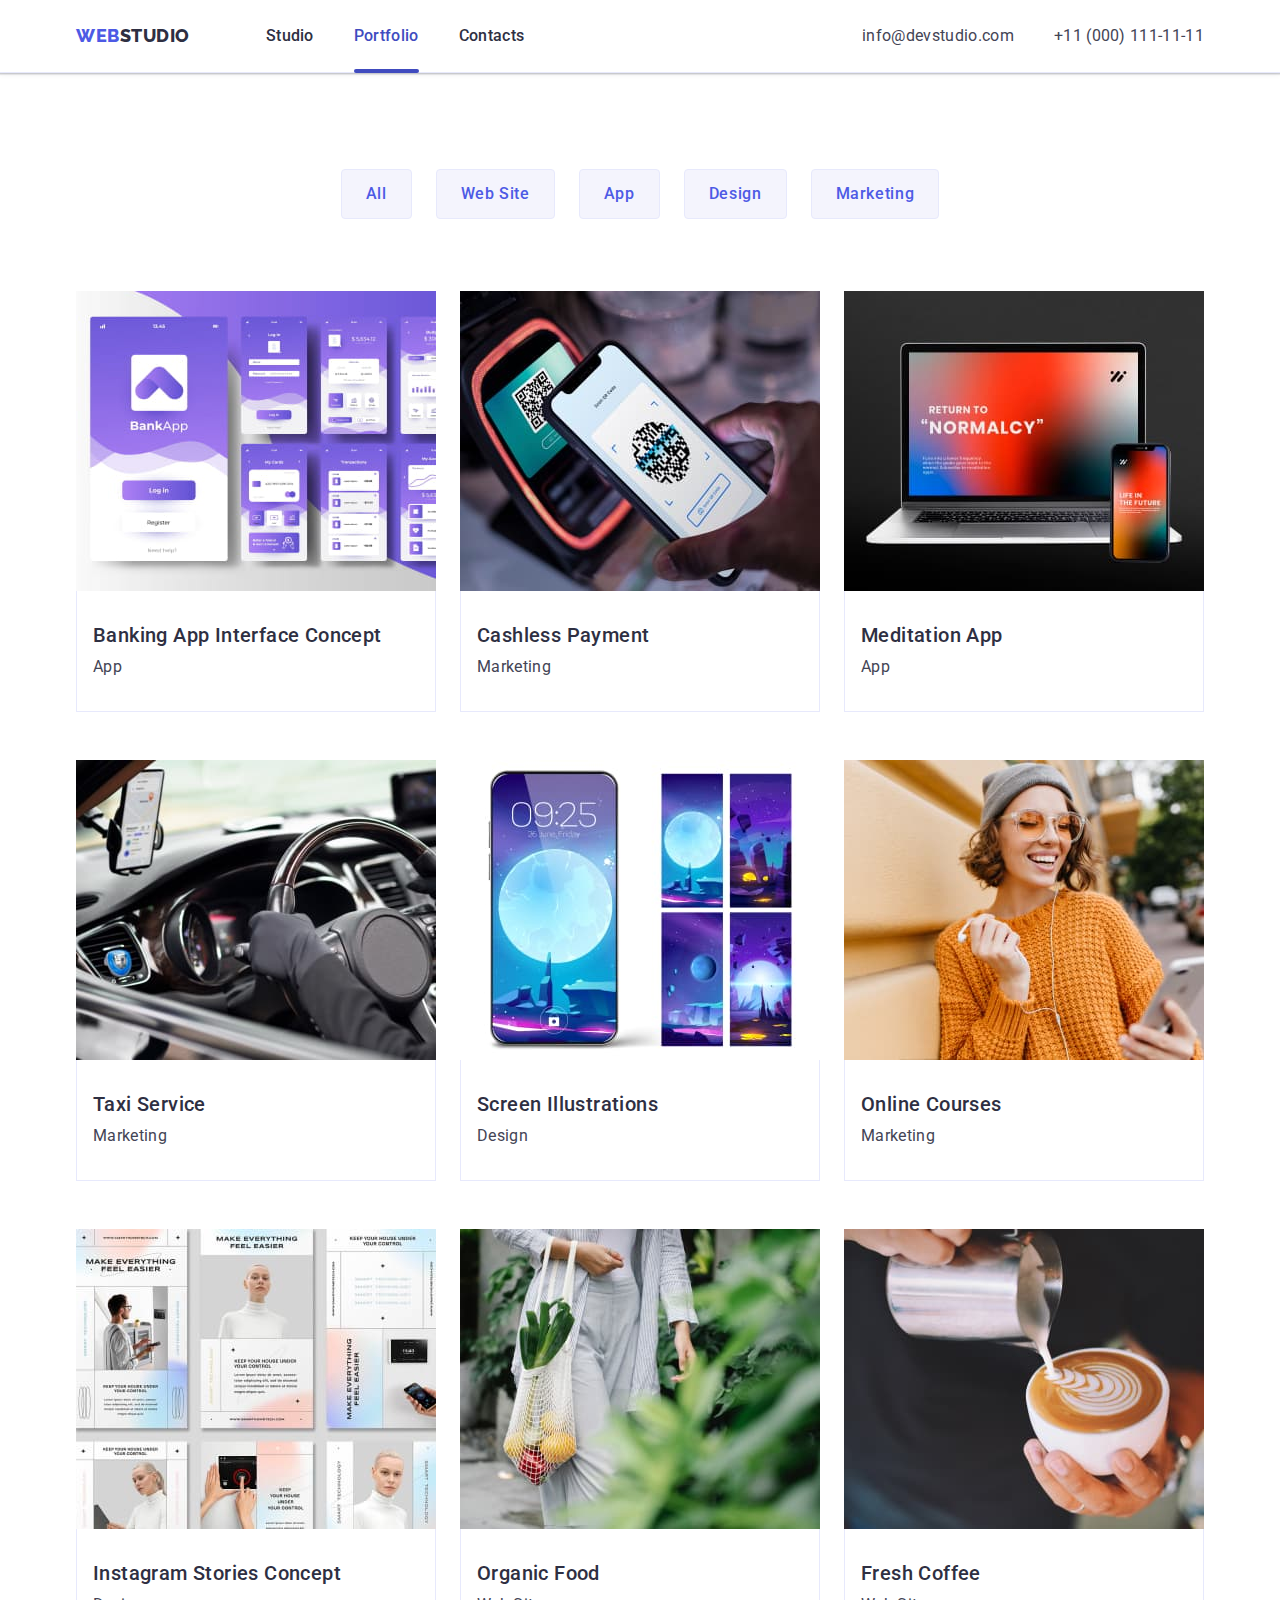
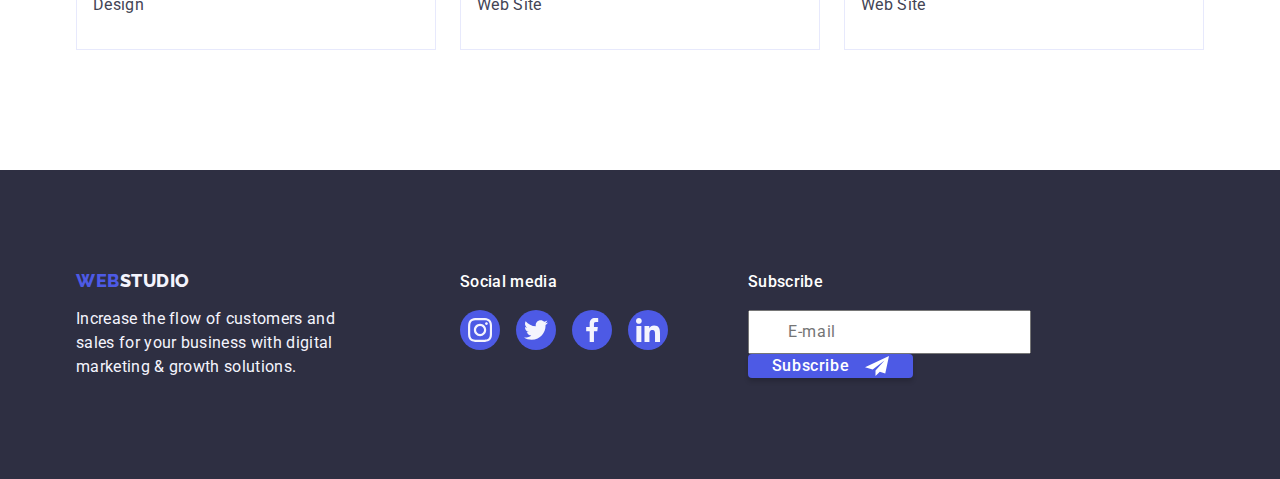
==== portfolio.html @ 3ad91e2f "first commit" ====
<!DOCTYPE html>
<html lang="en">
  <head>
    <meta charset="UTF-8" />
    <meta http-equiv="X-UA-Compatible" content="IE=edge" />
    <meta name="viewport" content="width=device-width, initial-scale=1.0" />
    <title>Portfolio</title>
    <link rel="preconnect" href="https://fonts.googleapis.com" />
    <link rel="preconnect" href="https://fonts.gstatic.com" crossorigin />
    <link
      href="https://fonts.googleapis.com/css2?family=Raleway:wght@800&family=Roboto:wght@400;500;700;900&display=swap"
      rel="stylesheet"
    />
    <link
      rel="stylesheet"
      href="https://cdn.jsdelivr.net/npm/modern-normalize@2.0.0/modern-normalize.min.css"
    />
    <link rel="stylesheet" href="./css/styles.css" />
  </head>

  <body>
    <header class="header-section">
      <div class="header-container container">
        <nav class="header-nav">
          <a href="./index.html" class="logo link"
            >Web<span class="logo-header">Studio</span></a
          >
          <ul class="nav-list list">
            <li>
              <a href="./index.html" class="link">Studio</a>
            </li>
            <li>
              <a href="./portfolio.html" class="link active">Portfolio</a>
            </li>
            <li><a href="" class="link">Contacts</a></li>
          </ul>
        </nav>
        <!-- Company contacts -->
        <address class="contacts">
          <ul class="list">
            <li>
              <a href="mailto:info@devstudio.com" class="cont-link link"
                >info@devstudio.com</a
              >
            </li>
            <li>
              <a href="tel:+110001111111" class="cont-link link"
                >+11 (000) 111-11-11</a
              >
            </li>
          </ul>
        </address>
      </div>
    </header>

    <main>
      <section class="projects-section section">
        <div class="projects-container container">
          <h1 class="visually-hidden">Projects</h1>
          <ul class="filters list">
            <li><button type="button" class="filters-btn">All</button></li>
            <li><button type="button" class="filters-btn">Web Site</button></li>
            <li><button type="button" class="filters-btn">App</button></li>
            <li><button type="button" class="filters-btn">Design</button></li>
            <li>
              <button type="button" class="filters-btn">Marketing</button>
            </li>
          </ul>
          <ul class="projects-list list">
            <li class="card-project">
              <a href="" class="projects-link link">
                <div class="overlay">
                  <img
                    src="./images/project1.jpg"
                    alt="banking app"
                    width="360"
                  />
                  <p class="text-overlay">
                    14 Stylish and User-Friendly App Design Concepts · Task
                    Manager App · Calorie Tracker App · Exotic Fruit Ecommerce
                    App · Cloud Storage App
                  </p>
                </div>
                <div class="card-content">
                  <h2 class="list-title">Banking App Interface Concept</h2>
                  <p class="link-text">App</p>
                </div>
              </a>
            </li>

            <li class="card-project">
              <a href="" class="projects-link link">
                <div class="overlay">
                  <img
                    src="./images/project2.jpg"
                    alt="cashless payment"
                    width="360"
                  />
                  <p class="text-overlay">
                    14 Stylish and User-Friendly App Design Concepts · Task
                    Manager App · Calorie Tracker App · Exotic Fruit Ecommerce
                    App · Cloud Storage App
                  </p>
                </div>
                <div class="card-content">
                  <h2 class="list-title">Cashless Payment</h2>
                  <p class="link-text">Marketing</p>
                </div>
              </a>
            </li>

            <li class="card-project">
              <a href="" class="projects-link link">
                <div class="overlay">
                  <img
                    src="./images/project3.jpg"
                    alt="meditation app"
                    width="360"
                  />
                  <p class="text-overlay">
                    14 Stylish and User-Friendly App Design Concepts · Task
                    Manager App · Calorie Tracker App · Exotic Fruit Ecommerce
                    App · Cloud Storage App
                  </p>
                </div>
                <div class="card-content">
                  <h2 class="list-title">Meditation App</h2>
                  <p class="link-text">App</p>
                </div>
              </a>
            </li>

            <li class="card-project">
              <a href="" class="projects-link link">
                <div class="overlay">
                  <img
                    src="./images/project4.jpg"
                    alt="taxi service"
                    width="360"
                  />
                  <p class="text-overlay">
                    14 Stylish and User-Friendly App Design Concepts · Task
                    Manager App · Calorie Tracker App · Exotic Fruit Ecommerce
                    App · Cloud Storage App
                  </p>
                </div>
                <div class="card-content">
                  <h2 class="list-title">Taxi Service</h2>
                  <p class="link-text">Marketing</p>
                </div>
              </a>
            </li>

            <li class="card-project">
              <a href="" class="projects-link link">
                <div class="overlay">
                  <img
                    src="./images/project5.jpg"
                    alt="screen illustrations"
                    width="360"
                  />
                  <p class="text-overlay">
                    14 Stylish and User-Friendly App Design Concepts · Task
                    Manager App · Calorie Tracker App · Exotic Fruit Ecommerce
                    App · Cloud Storage App
                  </p>
                </div>
                <div class="card-content">
                  <h2 class="list-title">Screen Illustrations</h2>
                  <p class="link-text">Design</p>
                </div>
              </a>
            </li>

            <li class="card-project">
              <a href="" class="projects-link link">
                <div class="overlay">
                  <img
                    src="./images/project6.jpg"
                    alt="online courses"
                    width="360"
                  />
                  <p class="text-overlay">
                    14 Stylish and User-Friendly App Design Concepts · Task
                    Manager App · Calorie Tracker App · Exotic Fruit Ecommerce
                    App · Cloud Storage App
                  </p>
                </div>
                <div class="card-content">
                  <h2 class="list-title">Online Courses</h2>
                  <p class="link-text">Marketing</p>
                </div>
              </a>
            </li>

            <li class="card-project">
              <a href="" class="projects-link link">
                <div class="overlay">
                  <img
                    src="./images/project7.jpg"
                    alt="stories concept"
                    width="360"
                  />
                  <p class="text-overlay">
                    14 Stylish and User-Friendly App Design Concepts · Task
                    Manager App · Calorie Tracker App · Exotic Fruit Ecommerce
                    App · Cloud Storage App
                  </p>
                </div>
                <div class="card-content">
                  <h2 class="list-title">Instagram Stories Concept</h2>
                  <p class="link-text">Design</p>
                </div>
              </a>
            </li>

            <li class="card-project">
              <a href="" class="projects-link link">
                <div class="overlay">
                  <img
                    src="./images/project8.jpg"
                    alt="organic food"
                    width="360"
                  />
                  <p class="text-overlay">
                    14 Stylish and User-Friendly App Design Concepts · Task
                    Manager App · Calorie Tracker App · Exotic Fruit Ecommerce
                    App · Cloud Storage App
                  </p>
                </div>
                <div class="card-content">
                  <h2 class="list-title">Organic Food</h2>
                  <p class="link-text">Web Site</p>
                </div>
              </a>
            </li>

            <li class="card-project">
              <a href="" class="projects-link link">
                <div class="overlay">
                  <img
                    src="./images/project9.jpg"
                    alt="fresh coffee"
                    width="360"
                  />
                  <p class="text-overlay">
                    14 Stylish and User-Friendly App Design Concepts · Task
                    Manager App · Calorie Tracker App · Exotic Fruit Ecommerce
                    App · Cloud Storage App
                  </p>
                </div>
                <div class="card-content">
                  <h2 class="list-title">Fresh Coffee</h2>
                  <p class="link-text">Web Site</p>
                </div>
              </a>
            </li>
          </ul>
        </div>
      </section>
    </main>

    <footer class="footer-section">
      <div class="container">
        <div class="footer-box">
          <a href="./index.html" class="logo link"
            >Web<span class="logo-footer">Studio</span></a
          >
          <p class="text-footer">
            Increase the flow of customers and sales for your business with
            digital marketing & growth solutions.
          </p>
        </div>
        <div class="social-container">
          <p class="footer-caption">Social media</p>
          <ul class="social-icons">
            <li class="social-item">
              <a href="" class="social-link">
                <svg class="social-icon" width="24" height="24">
                  <use href="./images/icons.svg#social1"></use>
                </svg>
              </a>
            </li>
            <li class="social-item">
              <a href="" class="social-link">
                <svg class="social-icon" width="24" height="24">
                  <use href="./images/icons.svg#social2"></use>
                </svg>
              </a>
            </li>
            <li class="social-item">
              <a href="" class="social-link">
                <svg class="social-icon" width="24" height="24">
                  <use href="./images/icons.svg#social3"></use>
                </svg>
              </a>
            </li>
            <li class="social-item">
              <a href="" class="social-link">
                <svg class="social-icon" width="24" height="24">
                  <use href="./images/icons.svg#social4"></use>
                </svg>
              </a>
            </li>
          </ul>
        </div>
        <div>
          <p class="footer-caption">Subscribe</p>
          <div class="footer-subscribe">
            <label
              ><input class="footer-input" type="email" placeholder="E-mail"
            /></label>
            <button type="submit" class="btn-send btn">
              Subscribe
              <svg width="24" height="24">
                <use href="./images/icons.svg#icon-send"></use>
              </svg>
            </button>
          </div>
        </div>
      </div>
    </footer>
  </body>
</html>
---- css/styles.css ----
:root {
	--dominant: #434455;
	--caption: #2e2f42;
	--white: #ffffff;
	--interactive: #4d5ae5;
	--cloud: #f4f4fd;
	--accent: #404bbf;
	--border: #e7e9fc;
	--icon: #8e8f99;
}

/* global */
body {
	font-family: Roboto, sans-serif;
	background-color: var(--white);
	color: var(--dominant);
}
h1,
h2,
h3 {
	text-align: center;
	margin: 0;
}
ul {
	list-style: none;
	padding: 0;
	margin: 0;
	gap: 24px;
}
img,
svg {
	display: block;
}
p {
	margin: 0;
}
input,
textarea,
button {
	font-weight: inherit;
	letter-spacing: 0.04em;
}
.container {
	width: 1158px;
	margin: 0 auto;
	padding: 0 15px;
}
.section {
	padding: 120px 0;
}

/* header */
.header-section {
	border-bottom: 1px solid var(--border);
	box-shadow: 0px 2px 1px rgba(46, 47, 66, 0.08), 0px 1px 1px rgba(46, 47, 66, 0.16), 0px 1px 6px rgba(46, 47, 66, 0.08);
}
.header-container {
	display: flex;
	justify-content: space-between;
	align-items: center;
}
.header-nav {
	display: flex;
	align-items: center;
}
.nav-list .link {
	display: inline-block;
	padding: 24px 0;
	transition: color 250ms cubic-bezier(0.4, 0, 0.2, 1);
}
.nav-list {
	display: flex;
	gap: 40px;
}
.link {
	text-decoration: none;
	color: var(--caption);
	font-weight: 500;
	line-height: 1.5;
	letter-spacing: 0.02em;
}
.link:hover,
.link:focus {
	color: var(--accent);
}
.logo {
	font-family: Raleway, sans-serif;
	font-weight: 800;
	font-size: 18px;
	line-height: 1.17;
	color: var(--interactive);
	text-transform: uppercase;
	letter-spacing: 0.03em;
	margin-right: 76px;
}
.logo:hover,
.logo:focus {
	color: var(--interactive);
}
.logo-header {
	color: var(--caption);
}
.contacts {
	font-style: normal;
}
.cont-link {
	font-weight: 400;
	color: var(--dominant);
	transition: color 250ms cubic-bezier(0.4, 0, 0.2, 1);
}
.contacts .list {
	display: flex;
	gap: 40px;
}
.active {
	position: relative;
	color: var(--accent);
}
.active::after {
	position: absolute;
	content: "";
	background: var(--accent);
	border-radius: 2px;
	width: 100%;
	height: 4px;
	bottom: -1px;
	left: 0;
}

/* Main */

.list-title {
	color: var(--caption);
	font-weight: 500;
	font-size: 20px;
	line-height: 1.2;
	letter-spacing: 0.02em;
	margin-bottom: 8px;
}
.list-text {
	line-height: 1.5;
	letter-spacing: 0.02em;
}
.section-title {
	color: var(--caption);
	font-weight: 700;
	letter-spacing: 0.02em;
	text-transform: capitalize;
	font-size: 36px;
	line-height: 1.11;
	margin-bottom: 72px;
}

/* section hero */

.hero {
	padding: 188px 0;
	max-width: 1440px;
	background-image: linear-gradient(rgba(46, 47, 66, 0.7), rgba(46, 47, 66, 0.7)), url(../images/hero-bg.jpg);
	background-repeat: no-repeat;
	background-position: center;
	background-size: cover;
	margin: 0 auto;
}
.hero-container {
	display: flex;
	flex-direction: column;
	gap: 48px;
	align-items: center;
}
.hero-title {
	color: var(--white);
	font-weight: 700;
	font-size: 56px;
	line-height: 1.07;
	letter-spacing: 0.02em;
	max-width: 496px;
}

.btn {
	transition: background-color 250ms cubic-bezier(0.4, 0, 0.2, 1);
	background-color: var(--interactive);
	color: var(--white);
	font-family: Roboto, sans-serif;
	font-weight: 500;
	font-size: 16px;
	line-height: 1.5;
	letter-spacing: 0.04em;
	cursor: pointer;
	padding: 16px 32px;
	box-shadow: 0px 4px 4px rgba(0, 0, 0, 0.15);
	border-radius: 4px;
	border: none;
	min-width: 169px;
}
.btn:hover,
.btn:focus {
	background-color: var(--accent);
}

/* features section */
.features-item {
	width: calc((100% - 72px) / 4);
}
.icon-container {
	display: flex;
	align-items: center;
	justify-content: center;
	background-color: var(--cloud);
	border-radius: 4px;
	width: 264px;
	height: 112px;
	margin-bottom: 8px;
}
.visually-hidden {
	position: absolute;
	width: 1px;
	height: 1px;
	margin: -1px;
	border: 0;
	padding: 0;
	white-space: nowrap;
	clip-path: inset(100%);
	clip: rect(0 0 0 0);
	overflow: hidden;
}
.features-list {
	display: flex;
}
.features-item h3 {
	text-align: left;
}
/* working */
.working.section {
	padding-top: 0;
}

.working-list {
	display: flex;
}
.working-item {
	width: calc((100% - 48px) / 3);
}

/* team section */

.team {
	background-color: var(--cloud);
}
.team-list {
	display: flex;
}
.card {
	background-color: var(--white);
	border-radius: 0px 0px 4px 4px;
	width: calc((100% - 72px) / 4);
	box-shadow: 0px 1px 6px rgba(46, 47, 66, 0.08), 0px 1px 1px rgba(46, 47, 66, 0.16), 0px 2px 1px rgba(46, 47, 66, 0.08);
}
.card .list-text {
	text-align: center;
	margin-bottom: 8px;
}
.team-card-content {
	padding: 32px 0;
}
.team-icons {
	display: flex;
	justify-content: center;
}
.team-icon {
	width: 40px;
	height: 40px;
}
.traling-link {
	width: 100%;
	height: 100%;
	background-color: var(--interactive);
	border-radius: 50%;
	display: flex;
	justify-content: center;
	align-items: center;
	transition: background-color 250ms cubic-bezier(0.4, 0, 0.2, 1);
}
.traling-link:hover,
.traling-link:focus {
	background-color: var(--accent);
}
.traling {
	fill: var(--cloud);
}

/* Customers */
.customers-list {
	display: flex;
}
.customers-item {
	width: calc((100% - 120px) / 6);
	height: 88px;
}
.customers-link {
	width: 100%;
	height: 100%;
	border: 1px solid var(--icon);
	border-radius: 4px;
	display: flex;
	align-items: center;
	justify-content: center;
	color: var(--icon);
	transition: color 250ms cubic-bezier(0.4, 0, 0.2, 1), border-color 250ms cubic-bezier(0.4, 0, 0.2, 1);
}
.customers-link:hover,
.customers-link:focus {
	border: 1px solid var(--accent);
	color: var(--accent);
}
.customers-icon {
	fill: currentColor;
}

/* footer */

.footer-section {
	background-color: var(--caption);
	padding: 100px 0;
}
.logo-footer {
	color: var(--cloud);
}
.text-footer {
	color: var(--cloud);
	line-height: 1.5;
	letter-spacing: 0.02em;
	max-width: 264px;
}
.footer-section .logo {
	display: inline-block;
	margin: 0 0 16px 0;
}
.footer-section .container {
	display: flex;
	align-items: baseline;
}
.footer-box {
	margin-right: 120px;
}
.footer-caption {
	font-weight: 500;
	line-height: 1.5;
	letter-spacing: 0.02em;
	color: var(--white);
	margin: 0 0 16px 0;
}
.social-icons {
	display: flex;
	gap: 16px;
}
.social-item {
	width: 40px;
	height: 40px;
}
.social-link {
	display: flex;
	align-items: center;
	justify-content: center;
	width: 100%;
	height: 100%;
	background-color: var(--interactive);
	border-radius: 50%;
	transition: background-color 250ms cubic-bezier(0.4, 0, 0.2, 1);
}
.social-link:hover,
.social-link:focus {
	background-color: #31d0aa;
}
.social-icon {
	fill: var(--cloud);
}
.social-container {
	margin-right: 80px;
}
.subscribe-form {
	display: flex;
	gap: 24px;
}
.subscribe-input {
	background-color: transparent;
	color: var(--white);
	width: 264px;
	border: 1px solid var(--white);
	border-radius: 4px;
	padding-left: 16px;
	filter: drop-shadow(0px 4px 4px rgba(0, 0, 0, 0.15));
}

.subscribe-input::placeholder {
	color: var(--white);
}
.btn-send {
	display: flex;
	justify-content: center;
	align-items: center;
	gap: 16px;
	min-width: 165px;
	padding: 0;
}
/* portfolio */

/* filters btns */

.filters {
	display: flex;
	justify-content: center;
}
.projects-section {
	padding: 96px 0 120px 0;
}
.filters-btn {
	font-family: Roboto, sans-serif;
	font-weight: 500;
	font-size: 16px;
	line-height: 1.5;
	letter-spacing: 0.04em;
	text-align: center;
	padding: 12px 24px;
	background-color: var(--cloud);
	color: var(--interactive);
	border: 1px solid var(--border);
	border-radius: 4px;
	cursor: pointer;
	transition: color 250ms cubic-bezier(0.4, 0, 0.2, 1), background-color 250ms cubic-bezier(0.4, 0, 0.2, 1),
		border-color 250ms cubic-bezier(0.4, 0, 0.2, 1), box-shadow 250ms cubic-bezier(0.4, 0, 0.2, 1);
}
.filters-btn:hover,
.filters-btn:focus {
	background-color: var(--accent);
	color: var(--white);
	border: 1px solid transparent;
	box-shadow: 0px 3px 1px rgba(0, 0, 0, 0.1), 0px 2px 1px rgba(0, 0, 0, 0.08), 0px 2px 2px rgba(0, 0, 0, 0.12);
}
.filters {
	margin-bottom: 72px;
}

/* project-cards */
.projects-list {
	display: flex;
	flex-wrap: wrap;
	column-gap: 24px;
	row-gap: 48px;
}
.card-project {
	width: calc((100% - 48px) / 3);
}
.card-content {
	padding: 32px 16px;
	border: 1px solid var(--border);
	border-top: none;
}
.projects-link {
	display: block;
	transition: box-shadow 250ms cubic-bezier(0.4, 0, 0.2, 1);
}
.projects-link:hover,
.projects-link:focus {
	box-shadow: 0px 1px 6px rgba(46, 47, 66, 0.08), 0px 1px 1px rgba(46, 47, 66, 0.16), 0px 2px 1px rgba(46, 47, 66, 0.08);
}
.projects-link:hover .text-overlay,
.projects-link:focus .text-overlay {
	transform: translateY(0%);
}
.overlay {
	position: relative;
	overflow: hidden;
}
.text-overlay {
	position: absolute;
	top: 0;
	background-color: var(--interactive);
	color: var(--cloud);
	padding: 40px 32px;
	font-size: 16px;
	line-height: 1.5;
	letter-spacing: 0.02em;
	width: 100%;
	height: 100%;

	transform: translateY(100%);
	transition: transform 250ms cubic-bezier(0.4, 0, 0.2, 1);
}
.card-project:hover .text-overlay {
	transform: translateY(0);
}
.link-text {
	color: var(--dominant);
	font-weight: 400;
}
.card-project h2 {
	text-align: left;
}

/* Backdrop */
.backdrop {
	position: fixed;
	top: 0;
	left: 0;
	background: rgba(46, 47, 66, 0.4);
	width: 100%;
	height: 100%;
	opacity: 1;
	visibility: visible;
	transition: opacity 250ms cubic-bezier(0.4, 0, 0.2, 1), visibility 250ms cubic-bezier(0.4, 0, 0.2, 1);
}
.modal {
	position: absolute;
	top: 50%;
	left: 50%;
	transform: translate(-50%, -50%) scale(1);
	background-color: #fcfcfc;
	box-shadow: 0px 1px 1px rgba(0, 0, 0, 0.14), 0px 1px 3px rgba(0, 0, 0, 0.12), 0px 2px 1px rgba(0, 0, 0, 0.2);
	border-radius: 4px;
	width: 408px;
	min-height: 584px;
	transition: transform 250ms cubic-bezier(0.4, 0, 0.2, 1);
}
.close-btn {
	position: absolute;
	display: flex;
	align-items: center;
	justify-content: center;
	background-color: var(--border);
	padding: 0;
	top: 24px;
	right: 24px;
	border-radius: 50%;
	border: 1px solid rgba(0, 0, 0, 0.1);
	width: 24px;
	height: 24px;
	cursor: pointer;
	transition: background-color 250ms cubic-bezier(0.4, 0, 0.2, 1), border 250ms cubic-bezier(0.4, 0, 0.2, 1);
}
.close-btn:hover,
.close-btn:focus {
	background-color: var(--accent);
	border: none;
	fill: var(--white);
}
.close-icon {
	transition: fill 250ms cubic-bezier(0.4, 0, 0.2, 1);
}
.is-hidden {
	opacity: 0;
	visibility: hidden;
	pointer-events: none;
}
/* Form */
.modal-title {
	padding: 72px 24px 0;
}
.form {
	margin: 16px 24px;
}
fieldset {
	display: flex;
	flex-direction: column;
	gap: 8px;
	border: none;
	padding: 0;
	margin: 0;
}

.form label {
	display: flex;
	flex-direction: column;
}
input {
	padding: 11px 38px;
}
textarea {
	margin-top: 4px;
}

.form-label {
	position: relative;
}
.form-icon {
	position: absolute;
	margin: 3px;
	top: 32px;
	left: 19px;
}
.form .accept {
	flex-direction: row;
	align-items: center;
	gap: 8px;
	margin: 16px 0 24px;
}
.check-text {
	width: 338px;
	color: var(--icon);
	font-size: 12px;
	line-height: 1.33;
}
.check-span {
	color: var(--interactive);
	text-decoration: underline;
	line-height: 1.16;
}
.form-btn {
	width: 169px;
	height: 54px;
	margin: 0 auto;
	display: block;
}
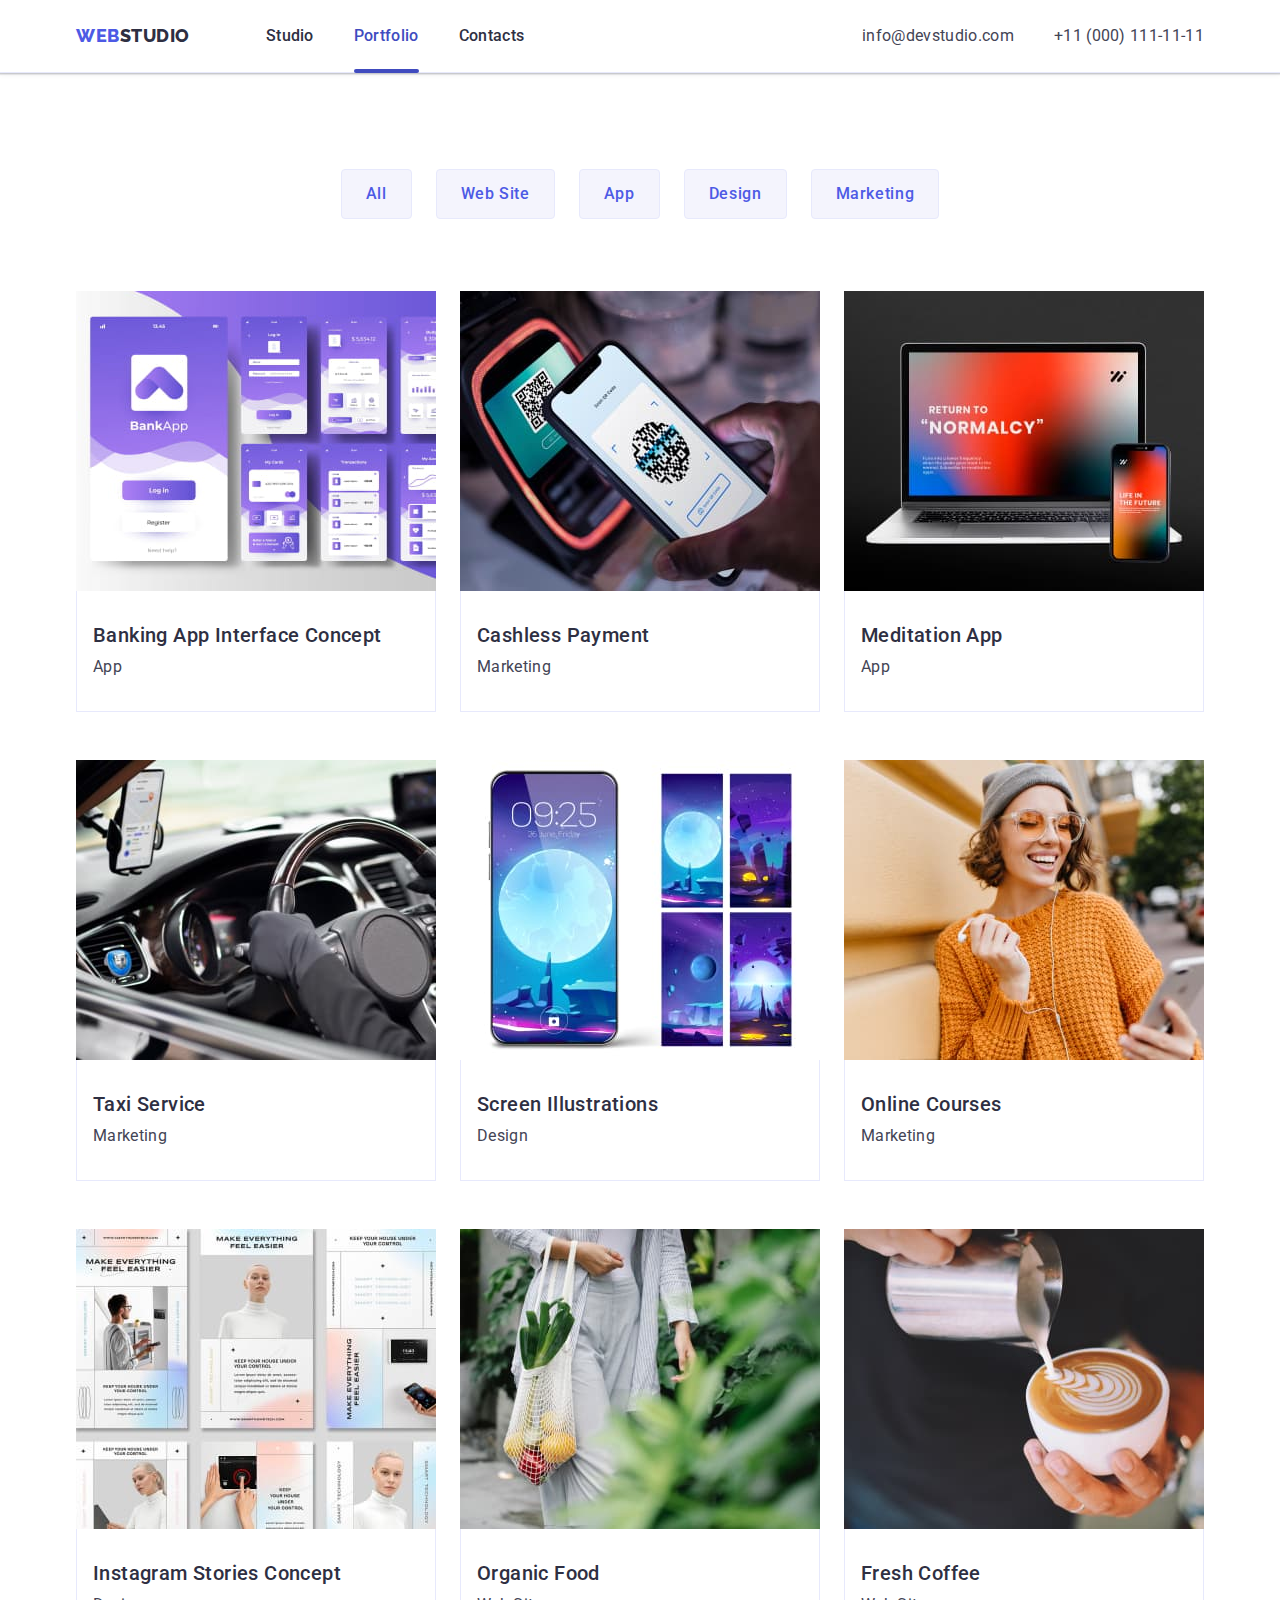
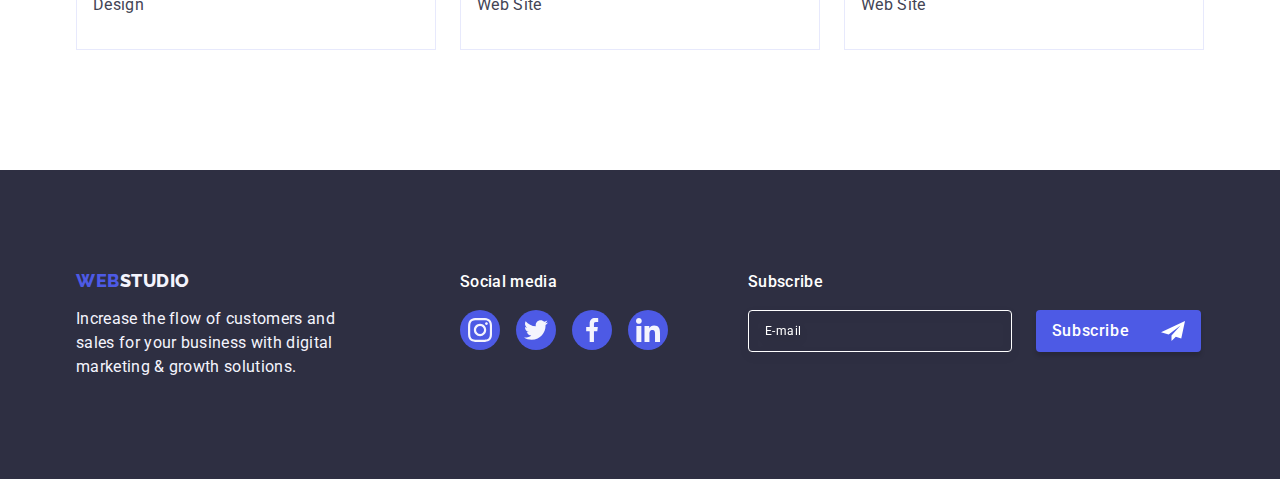
==== commit f05a2b52: "footer correct" ====
--- a/portfolio.html
+++ b/portfolio.html
@@ -304,19 +304,24 @@
             </li>
           </ul>
         </div>
-        <div>
+
+        <div class="subscribe-container">
           <p class="footer-caption">Subscribe</p>
-          <div class="footer-subscribe">
-            <label
-              ><input class="footer-input" type="email" placeholder="E-mail"
+          <form class="subscribe-form">
+            <label class="subscribe-label"
+              ><input
+                class="subscribe-input"
+                type="email"
+                name="user-email"
+                placeholder="E-mail"
             /></label>
             <button type="submit" class="btn-send btn">
               Subscribe
-              <svg width="24" height="24">
+              <svg class="send-icon" width="24" height="24">
                 <use href="./images/icons.svg#icon-send"></use>
               </svg>
             </button>
-          </div>
+          </form>
         </div>
       </div>
     </footer>
--- a/css/styles.css
+++ b/css/styles.css
@@ -39,6 +39,8 @@
 button {
 	font-weight: inherit;
 	letter-spacing: 0.04em;
+	font-size: 12px;
+	line-height: 1.5;
 }
 .container {
 	width: 1158px;
@@ -403,6 +405,9 @@
 	min-width: 165px;
 	padding: 0;
 }
+.send-icon {
+	margin-left: 16px;
+}
 /* portfolio */
 
 /* filters btns */
@@ -521,6 +526,7 @@
 	width: 408px;
 	min-height: 584px;
 	transition: transform 250ms cubic-bezier(0.4, 0, 0.2, 1);
+	padding: 72px 24px 24px 24px;
 }
 .close-btn {
 	position: absolute;
